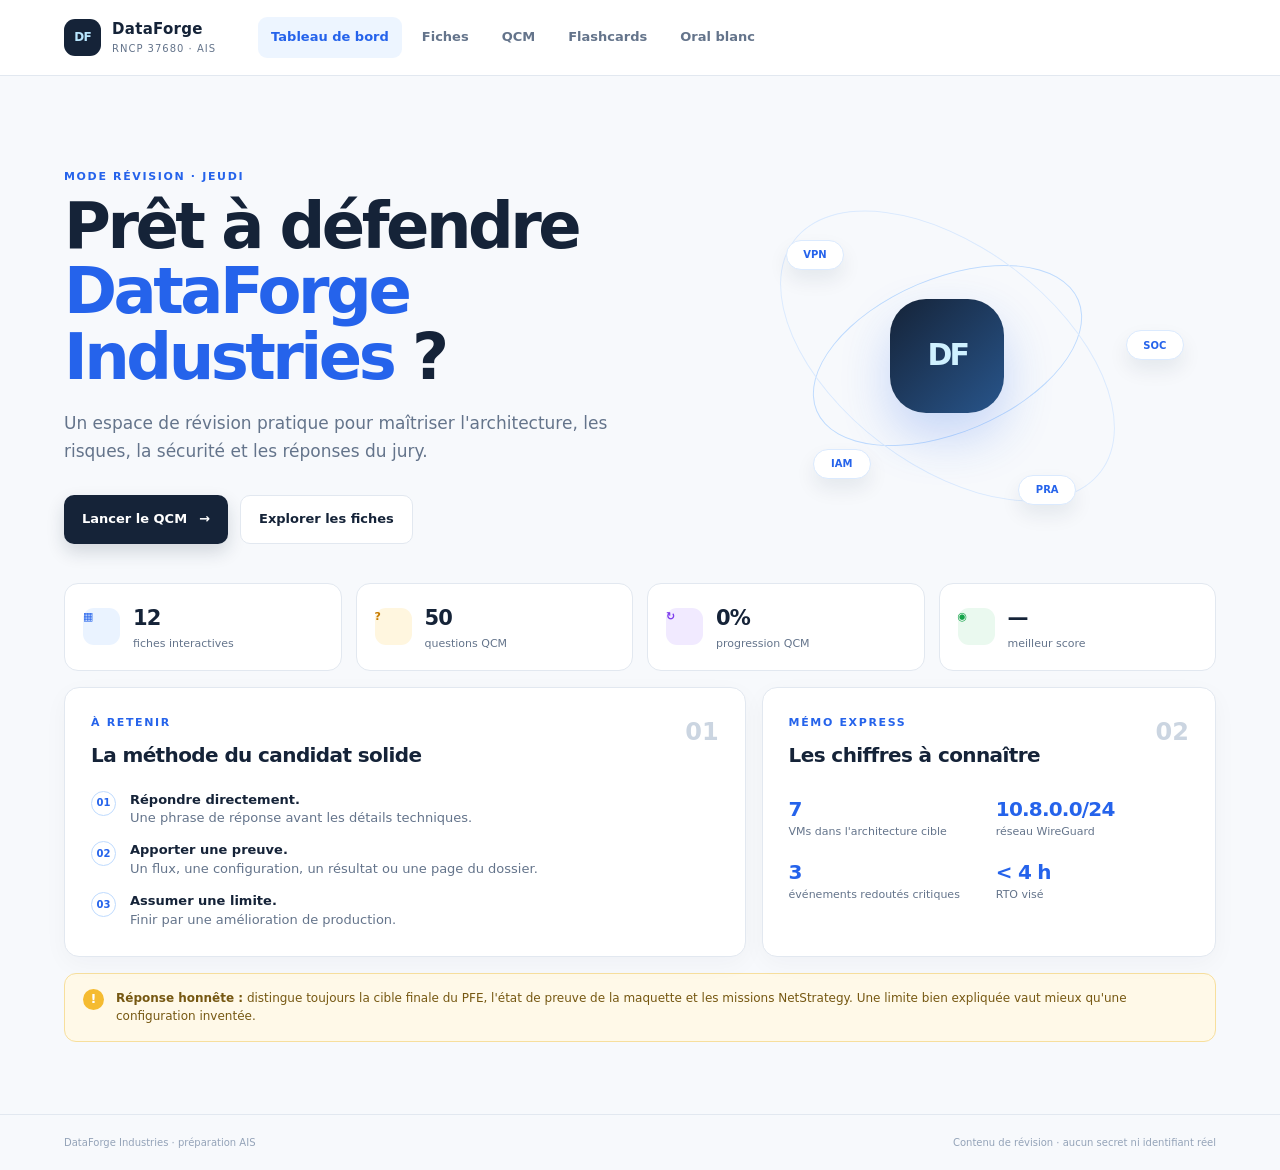
==== dataforge/index.html @ a96791a8 "Add interactive DataForge RNCP revision site" ====
<!doctype html>
<html lang="fr">
<head>
  <meta charset="utf-8">
  <meta name="viewport" content="width=device-width, initial-scale=1">
  <meta name="description" content="Révision interactive RNCP 37680 AIS — projet DataForge Industries">
  <title>DataForge · Révisions RNCP 37680</title>
  <link rel="stylesheet" href="styles.css">
</head>
<body>
  <div class="app-shell">
    <header class="topbar">
      <a class="brand" href="#accueil" data-view="accueil" aria-label="Retour à l'accueil">
        <span class="brand-mark">DF</span>
        <span><strong>DataForge</strong><small>RNCP 37680 · AIS</small></span>
      </a>
      <button class="menu-toggle" id="menu-toggle" aria-label="Ouvrir le menu" aria-expanded="false">☰</button>
      <nav class="main-nav" id="main-nav" aria-label="Navigation principale">
        <button class="nav-link active" data-view="accueil">Tableau de bord</button>
        <button class="nav-link" data-view="fiches">Fiches</button>
        <button class="nav-link" data-view="qcm">QCM</button>
        <button class="nav-link" data-view="flashcards">Flashcards</button>
        <button class="nav-link" data-view="oral">Oral blanc</button>
      </nav>
    </header>

    <main>
      <section class="view active" id="view-accueil" aria-labelledby="home-title">
        <div class="hero">
          <div class="hero-copy">
            <p class="eyebrow">MODE RÉVISION · JEUDI</p>
            <h1 id="home-title">Prêt à défendre<br><span>DataForge Industries</span> ?</h1>
            <p class="lead">Un espace de révision pratique pour maîtriser l'architecture, les risques, la sécurité et les réponses du jury.</p>
            <div class="hero-actions">
              <button class="button primary" data-view="qcm">Lancer le QCM <span>→</span></button>
              <button class="button ghost" data-view="fiches">Explorer les fiches</button>
            </div>
          </div>
          <div class="hero-orbit" aria-hidden="true">
            <div class="orbit orbit-one"></div><div class="orbit orbit-two"></div><div class="orbit-core">DF</div>
            <span class="orbit-node n1">VPN</span><span class="orbit-node n2">SOC</span><span class="orbit-node n3">IAM</span><span class="orbit-node n4">PRA</span>
          </div>
        </div>

        <div class="stats-grid">
          <article class="stat-card"><span class="stat-icon blue">▦</span><div><strong id="stat-sheets">12</strong><span>fiches interactives</span></div></article>
          <article class="stat-card"><span class="stat-icon amber">?</span><div><strong id="stat-qcm">50</strong><span>questions QCM</span></div></article>
          <article class="stat-card"><span class="stat-icon violet">↻</span><div><strong id="stat-progress">0%</strong><span>progression QCM</span></div></article>
          <article class="stat-card"><span class="stat-icon green">◉</span><div><strong id="stat-best">—</strong><span>meilleur score</span></div></article>
        </div>

        <div class="dashboard-grid">
          <article class="panel welcome-panel">
            <div class="panel-heading"><div><p class="eyebrow">À RETENIR</p><h2>La méthode du candidat solide</h2></div><span class="panel-number">01</span></div>
            <div class="method-list">
              <div><span>01</span><p><strong>Répondre directement.</strong><br>Une phrase de réponse avant les détails techniques.</p></div>
              <div><span>02</span><p><strong>Apporter une preuve.</strong><br>Un flux, une configuration, un résultat ou une page du dossier.</p></div>
              <div><span>03</span><p><strong>Assumer une limite.</strong><br>Finir par une amélioration de production.</p></div>
            </div>
          </article>
          <article class="panel quick-panel">
            <div class="panel-heading"><div><p class="eyebrow">MÉMO EXPRESS</p><h2>Les chiffres à connaître</h2></div><span class="panel-number">02</span></div>
            <div class="metric-list">
              <div><strong>7</strong><span>VMs dans l'architecture cible</span></div><div><strong>10.8.0.0/24</strong><span>réseau WireGuard</span></div><div><strong>3</strong><span>événements redoutés critiques</span></div><div><strong>&lt; 4 h</strong><span>RTO visé</span></div>
            </div>
          </article>
        </div>
        <div class="truth-note"><span>!</span><p><strong>Réponse honnête :</strong> distingue toujours la cible finale du PFE, l'état de preuve de la maquette et les missions NetStrategy. Une limite bien expliquée vaut mieux qu'une configuration inventée.</p></div>
      </section>

      <section class="view" id="view-fiches" aria-labelledby="sheets-title">
        <div class="section-header"><div><p class="eyebrow">12 MODULES</p><h1 id="sheets-title">Fiches interactives</h1><p class="section-intro">Clique sur une fiche pour déplier l'essentiel, les preuves à citer et la limite à reconnaître.</p></div><div class="search-wrap"><label for="sheet-search">Rechercher</label><input id="sheet-search" type="search" placeholder="ex. Wazuh, EBIOS, MFA…"></div></div>
        <div class="sheet-grid" id="sheet-grid"></div>
      </section>

      <section class="view" id="view-qcm" aria-labelledby="qcm-title">
        <div class="section-header compact"><div><p class="eyebrow">ENTRAÎNEMENT AUTOMATIQUE</p><h1 id="qcm-title">QCM DataForge</h1><p class="section-intro">Une seule réponse par question. La correction apparaît immédiatement.</p></div><div class="qcm-tools"><button class="button small ghost" id="qcm-reset">Réinitialiser</button><span class="category-pill" id="qcm-category">Architecture</span></div></div>
        <div class="qcm-layout">
          <aside class="qcm-sidebar panel"><div class="progress-label"><span>Progression</span><strong id="qcm-progress-label">1 / 50</strong></div><div class="progress-track"><span id="qcm-progress-bar"></span></div><div class="score-block"><span>Score actuel</span><strong id="qcm-score">0/0</strong><small id="qcm-best-inline">Meilleur : —</small></div><div class="qcm-tip"><strong>Conseil oral</strong><p>Après chaque réponse, explique à voix haute pourquoi les trois autres propositions sont moins pertinentes.</p></div></aside>
          <div class="qcm-card panel" id="qcm-card"><div class="question-meta"><span id="qcm-number">QUESTION 01</span><span id="qcm-difficulty">JURY</span></div><h2 id="qcm-question"></h2><div class="options" id="qcm-options"></div><div class="feedback" id="qcm-feedback" hidden></div><div class="qcm-footer"><button class="button primary" id="qcm-next" disabled>Valider et continuer <span>→</span></button><span class="keyboard-hint">Touches 1–4 pour répondre</span></div></div>
        </div>
      </section>

      <section class="view" id="view-flashcards" aria-labelledby="flash-title">
        <div class="section-header compact"><div><p class="eyebrow">MÉMORISATION ACTIVE</p><h1 id="flash-title">Flashcards</h1><p class="section-intro">Retourne la carte, réponds à voix haute, puis évalue ta maîtrise.</p></div><div class="flash-counter" id="flash-counter">1 / 40</div></div>
        <div class="flash-layout"><div class="flashcard-wrap"><button class="flashcard" id="flashcard" aria-label="Retourner la flashcard"><span class="flash-front" id="flash-front"></span><span class="flash-back" id="flash-back"></span><small class="flip-label">CLIQUER POUR RETOURNER</small></button><div class="flash-actions"><button class="button ghost" id="flash-prev">← Précédente</button><button class="button primary" id="flash-next">Suivante →</button></div><div class="mastery-actions"><button class="mastery retry" id="flash-retry">À revoir</button><button class="mastery mastered" id="flash-mastered">Maîtrisée</button></div></div><aside class="panel flash-guide"><p class="eyebrow">TECHNIQUE</p><h2>La réponse en 20 secondes</h2><ol><li>Définis l'outil ou le concept.</li><li>Donne un exemple DataForge.</li><li>Cite une limite.</li><li>Propose une amélioration production.</li></ol><p class="muted">Les cartes sont mélangées à chaque nouvelle session.</p></aside></div>
      </section>

      <section class="view" id="view-oral" aria-labelledby="oral-title">
        <div class="section-header compact"><div><p class="eyebrow">SIMULATION JURY</p><h1 id="oral-title">Oral blanc</h1><p class="section-intro">Réponds pendant 60 à 90 secondes, révèle ensuite la réponse attendue et compare.</p></div><button class="button small ghost" id="oral-new">Nouvelle question</button></div>
        <div class="oral-layout"><article class="oral-card panel"><div class="question-meta"><span id="oral-tag">ARCHITECTURE</span><span id="oral-count">Question 1 / 20</span></div><h2 id="oral-question"></h2><div class="oral-prompt"><span>⏱</span><p>Prends une respiration. Structure : <strong>constat → mesure → preuve → limite → amélioration</strong>.</p></div><button class="button primary" id="oral-reveal">Révéler la réponse attendue <span>↓</span></button><div class="oral-answer" id="oral-answer" hidden></div><div class="oral-eval" id="oral-eval" hidden><span>Auto-évaluation :</span><button class="mastery retry" data-oral-score="retry">À retravailler</button><button class="mastery mastered" data-oral-score="mastered">Je maîtrise</button></div></article><aside class="panel oral-score"><p class="eyebrow">TON ENTRAÎNEMENT</p><div class="oral-ring"><strong id="oral-mastered-count">0</strong><span>maîtrisées</span></div><p class="muted">Le but n'est pas de réciter. Le jury évalue ta capacité à justifier, nuancer et proposer.</p></aside></div>
      </section>
    </main>

    <footer><span>DataForge Industries · préparation AIS</span><span>Contenu de révision · aucun secret ni identifiant réel</span></footer>
  </div>
  <script src="app.js"></script>
</body>
</html>
---- dataforge/styles.css ----
:root{--ink:#152338;--muted:#64748b;--line:#e2e8f0;--paper:#f7f9fc;--white:#fff;--blue:#2563eb;--blue-deep:#153e75;--cyan:#0ea5e9;--amber:#f59e0b;--violet:#7c3aed;--green:#16a34a;--red:#dc2626;--shadow:0 18px 50px rgba(15,35,70,.09);font-family:Inter,ui-sans-serif,system-ui,-apple-system,BlinkMacSystemFont,"Segoe UI",sans-serif}*{box-sizing:border-box}html{scroll-behavior:smooth}body{margin:0;background:var(--paper);color:var(--ink);line-height:1.55}button,input{font:inherit}button{cursor:pointer}.app-shell{min-height:100vh}.topbar{height:76px;background:rgba(255,255,255,.94);backdrop-filter:blur(14px);border-bottom:1px solid var(--line);display:flex;align-items:center;padding:0 clamp(20px,5vw,72px);gap:42px;position:sticky;top:0;z-index:10}.brand{display:flex;align-items:center;gap:11px;color:var(--ink);text-decoration:none;white-space:nowrap}.brand-mark{display:grid;place-items:center;width:37px;height:37px;background:var(--ink);color:#b9e7ff;border-radius:11px;font-size:12px;font-weight:850;letter-spacing:-.06em}.brand strong,.brand small{display:block}.brand strong{font-size:15px;letter-spacing:.02em}.brand small{font-size:10px;color:var(--muted);text-transform:uppercase;letter-spacing:.1em}.main-nav{display:flex;align-items:center;gap:7px}.nav-link{border:0;background:transparent;color:var(--muted);padding:10px 13px;border-radius:9px;font-size:13px;font-weight:650}.nav-link:hover,.nav-link.active{background:#edf5ff;color:var(--blue)}.menu-toggle{display:none;margin-left:auto;border:0;background:transparent;font-size:24px;color:var(--ink)}main{max-width:1280px;margin:0 auto;padding:0 clamp(20px,5vw,72px) 52px}.view{display:none;padding-top:52px}.view.active{display:block}.hero{min-height:455px;display:grid;grid-template-columns:1.04fr .96fr;align-items:center;gap:32px}.eyebrow{margin:0 0 9px;color:var(--blue);font-size:11px;font-weight:800;letter-spacing:.15em}.hero h1,.section-header h1{font-size:clamp(38px,5vw,67px);line-height:1.03;letter-spacing:-.055em;margin:0 0 18px}.hero h1 span{color:var(--blue)}.lead{font-size:17px;line-height:1.65;color:var(--muted);max-width:565px;margin:0}.hero-actions{display:flex;gap:12px;margin-top:30px}.button{border:0;border-radius:10px;display:inline-flex;align-items:center;justify-content:center;gap:12px;padding:13px 18px;font-size:13px;font-weight:750;transition:transform .2s,box-shadow .2s,background .2s}.button:hover{transform:translateY(-2px)}.button.primary{background:var(--ink);color:white;box-shadow:0 8px 18px rgba(21,35,56,.16)}.button.primary:hover{background:var(--blue-deep)}.button.ghost{background:white;border:1px solid var(--line);color:var(--ink)}.button.small{padding:9px 13px;font-size:12px}.hero-orbit{height:360px;position:relative;display:grid;place-items:center}.orbit{position:absolute;border:1px solid #bfdbfe;border-radius:50%;transform:rotate(-23deg)}.orbit-one{width:285px;height:155px}.orbit-two{width:385px;height:220px;transform:rotate(37deg);border-color:#dbeafe}.orbit-core{width:114px;height:114px;border-radius:36px;background:linear-gradient(135deg,var(--ink),#28558b);color:#cff1ff;display:grid;place-items:center;font-size:30px;font-weight:900;letter-spacing:-.1em;box-shadow:0 23px 50px rgba(37,99,235,.24);z-index:2}.orbit-node{position:absolute;display:grid;place-items:center;min-width:58px;height:30px;padding:0 10px;border-radius:30px;background:#fff;border:1px solid #dbeafe;color:var(--blue);font-size:10px;font-weight:850;box-shadow:0 10px 20px rgba(15,35,70,.08)}.n1{top:64px;left:20%}.n2{top:43%;right:6%}.n3{bottom:57px;left:25%}.n4{bottom:31px;right:26%}.stats-grid{display:grid;grid-template-columns:repeat(4,1fr);gap:14px}.stat-card{background:#fff;border:1px solid var(--line);border-radius:14px;padding:18px;display:flex;align-items:center;gap:13px}.stat-icon{width:37px;height:37px;border-radius:11px;display:grid;place-items:center;font-weight:850;font-size:20px}.stat-icon.blue{background:#eaf3ff;color:var(--blue)}.stat-icon.amber{background:#fff6df;color:#c77b00}.stat-icon.violet{background:#f1eaff;color:var(--violet)}.stat-icon.green{background:#eaf9ef;color:var(--green)}.stat-card strong,.stat-card span{display:block}.stat-card strong{font-size:21px;letter-spacing:-.04em}.stat-card span{font-size:11px;color:var(--muted)}.dashboard-grid{display:grid;grid-template-columns:1.2fr .8fr;gap:16px;margin-top:16px}.panel{background:#fff;border:1px solid var(--line);border-radius:15px;box-shadow:0 7px 24px rgba(15,35,70,.035)}.welcome-panel,.quick-panel{padding:26px}.panel-heading{display:flex;justify-content:space-between;gap:16px;align-items:flex-start}.panel-heading h2,.flash-guide h2{font-size:20px;letter-spacing:-.03em;margin:0}.panel-number{color:#cbd5e1;font-size:24px;font-weight:850}.method-list{margin-top:20px;display:grid;gap:13px}.method-list>div{display:flex;gap:14px;align-items:flex-start}.method-list>div>span{display:grid;place-items:center;width:25px;height:25px;border:1px solid #bfdbfe;border-radius:50%;color:var(--blue);font-size:10px;font-weight:800;flex:none}.method-list p{margin:0;color:var(--muted);font-size:13px;line-height:1.45}.method-list strong{color:var(--ink)}.metric-list{display:grid;grid-template-columns:1fr 1fr;gap:18px 14px;margin-top:23px}.metric-list strong{font-size:20px;display:block;color:var(--blue);letter-spacing:-.04em}.metric-list span{font-size:11px;color:var(--muted);display:block;line-height:1.35}.truth-note{margin-top:16px;padding:15px 18px;border-radius:12px;background:#fff9e8;border:1px solid #f7df9d;display:flex;gap:12px;align-items:flex-start}.truth-note>span{background:#f5bb30;color:white;border-radius:50%;width:21px;height:21px;display:grid;place-items:center;font-weight:900;font-size:13px;flex:none}.truth-note p{margin:0;color:#765812;font-size:12px}.section-header{display:flex;justify-content:space-between;align-items:end;gap:26px;margin-bottom:27px}.section-header.compact{align-items:center}.section-header h1{font-size:42px;margin-bottom:10px}.section-intro{color:var(--muted);margin:0;max-width:670px;font-size:14px}.search-wrap{width:240px}.search-wrap label{display:block;font-size:11px;font-weight:800;color:var(--muted);margin:0 0 6px}.search-wrap input{width:100%;border:1px solid var(--line);border-radius:10px;padding:10px 12px;outline:none;background:#fff;color:var(--ink)}.search-wrap input:focus{border-color:#8ab7f6;box-shadow:0 0 0 3px #e7f1ff}.sheet-grid{display:grid;grid-template-columns:repeat(3,1fr);gap:15px}.sheet-card{background:#fff;border:1px solid var(--line);border-radius:15px;padding:21px;min-height:235px;display:flex;flex-direction:column;transition:transform .2s,box-shadow .2s;border-top:4px solid var(--accent,var(--blue))}.sheet-card:hover{transform:translateY(-3px);box-shadow:var(--shadow)}.sheet-top{display:flex;justify-content:space-between;align-items:center}.sheet-index{font-size:11px;font-weight:850;color:var(--accent,var(--blue));letter-spacing:.1em}.sheet-icon{font-size:21px}.sheet-card h2{font-size:18px;line-height:1.2;margin:17px 0 9px;letter-spacing:-.025em}.sheet-summary{font-size:12px;color:var(--muted);line-height:1.5;margin:0}.sheet-toggle{margin-top:auto;align-self:flex-start;border:0;background:transparent;padding:14px 0 0;color:var(--blue);font-size:12px;font-weight:800}.sheet-detail{border-top:1px solid var(--line);margin-top:15px;padding-top:13px}.sheet-detail h3{font-size:11px;margin:0 0 4px;color:var(--ink);text-transform:uppercase;letter-spacing:.08em}.sheet-detail p,.sheet-detail li{font-size:11px;color:var(--muted);margin:0;line-height:1.5}.sheet-detail ul{padding-left:16px;margin:6px 0 0}.qcm-tools{display:flex;align-items:center;gap:10px}.category-pill{background:#eaf3ff;color:var(--blue);font-size:11px;font-weight:800;border-radius:50px;padding:8px 12px}.qcm-layout{display:grid;grid-template-columns:225px 1fr;gap:17px;align-items:start}.qcm-sidebar{padding:22px;position:sticky;top:100px}.progress-label{display:flex;justify-content:space-between;font-size:11px;color:var(--muted)}.progress-label strong{color:var(--ink)}.progress-track{height:7px;background:#eef2f7;border-radius:8px;margin:10px 0 24px;overflow:hidden}.progress-track span{display:block;height:100%;width:2%;background:linear-gradient(90deg,var(--blue),var(--cyan));border-radius:8px;transition:width .25s}.score-block{border-top:1px solid var(--line);padding-top:19px}.score-block span,.score-block small{display:block;color:var(--muted);font-size:11px}.score-block strong{display:block;font-size:31px;letter-spacing:-.07em;margin:2px 0}.qcm-tip{margin-top:24px;background:#f3f7ff;padding:13px;border-radius:10px}.qcm-tip strong{font-size:11px;color:var(--blue)}.qcm-tip p{font-size:11px;line-height:1.45;color:var(--muted);margin:6px 0 0}.qcm-card{padding:31px 37px;min-height:425px}.question-meta{display:flex;justify-content:space-between;align-items:center;margin-bottom:20px;color:var(--blue);font-size:10px;font-weight:850;letter-spacing:.12em}.question-meta span:last-child{color:#94a3b8}.qcm-card h2{font-size:25px;line-height:1.25;letter-spacing:-.035em;max-width:760px;margin:0 0 23px}.options{display:grid;gap:10px;max-width:800px}.option{display:flex;align-items:flex-start;gap:13px;width:100%;padding:14px 16px;border:1px solid var(--line);background:#fff;border-radius:10px;text-align:left;color:var(--ink);font-size:13px;line-height:1.4;transition:border .2s,background .2s}.option:hover{border-color:#8ab7f6;background:#f8fbff}.option .letter{display:grid;place-items:center;width:23px;height:23px;border-radius:7px;background:#f1f5f9;color:var(--muted);font-weight:850;font-size:11px;flex:none}.option.selected{border-color:#6ea6ef;background:#eef6ff}.option.selected .letter{background:var(--blue);color:#fff}.option.correct{border-color:#8ad1a1;background:#edf9f0}.option.correct .letter{background:var(--green);color:#fff}.option.incorrect{border-color:#f4a0a0;background:#fff2f2}.option.incorrect .letter{background:var(--red);color:#fff}.feedback{max-width:800px;margin-top:18px;padding:13px 15px;border-radius:10px;font-size:12px;line-height:1.5}.feedback.ok{background:#edf9f0;color:#166534;border:1px solid #b6e5c1}.feedback.no{background:#fff2f2;color:#991b1b;border:1px solid #f4b8b8}.qcm-footer{display:flex;align-items:center;gap:16px;margin-top:25px}.qcm-footer .button{min-width:215px}.qcm-footer .button:disabled{opacity:.4;cursor:not-allowed;transform:none}.keyboard-hint{font-size:10px;color:#94a3b8}.flash-counter{color:var(--blue);font-size:13px;font-weight:800}.flash-layout{display:grid;grid-template-columns:minmax(0,720px) 285px;gap:22px;justify-content:center}.flashcard-wrap{display:flex;flex-direction:column;align-items:center}.flashcard{width:min(100%,680px);height:350px;border:0;border-radius:21px;background:linear-gradient(135deg,#14263f,#23578a);color:#fff;box-shadow:0 25px 55px rgba(21,57,96,.2);position:relative;padding:44px;display:flex;align-items:center;justify-content:center;text-align:center;overflow:hidden}.flashcard:before,.flashcard:after{content:"";position:absolute;border:1px solid rgba(158,220,255,.2);border-radius:50%;width:420px;height:190px;transform:rotate(-25deg)}.flashcard:before{top:-42px;right:-130px}.flashcard:after{bottom:-86px;left:-140px;transform:rotate(20deg)}.flash-front,.flash-back{font-size:clamp(22px,3vw,32px);line-height:1.2;font-weight:800;letter-spacing:-.04em;max-width:530px;position:relative;z-index:1}.flash-back{font-size:18px;font-weight:550;color:#d7efff}.flashcard.flipped{background:linear-gradient(135deg,#1e3a8a,#0e7490)}.flashcard.flipped .flash-front{display:none}.flashcard:not(.flipped) .flash-back{display:none}.flip-label{position:absolute;bottom:18px;left:0;right:0;color:#bce8ff;font-size:9px;letter-spacing:.15em;font-weight:800;z-index:1}.flash-actions{display:flex;gap:10px;margin:18px 0 12px}.mastery-actions{display:flex;gap:9px}.mastery{border:0;border-radius:8px;padding:9px 13px;font-size:11px;font-weight:800}.mastery.retry{background:#fff1f1;color:#b42323}.mastery.mastered{background:#eaf9ef;color:#16713a}.flash-guide{padding:23px;height:max-content}.flash-guide ol{padding-left:19px;color:var(--muted);font-size:13px;line-height:2}.muted{font-size:12px;color:var(--muted);line-height:1.55}.oral-layout{display:grid;grid-template-columns:minmax(0,1fr) 285px;gap:17px;align-items:start}.oral-card{padding:31px 37px}.oral-card h2{font-size:28px;line-height:1.25;letter-spacing:-.04em;max-width:830px;margin:0 0 24px}.oral-prompt{display:flex;gap:12px;align-items:center;background:#f6f9ff;border:1px solid #dbeafe;border-radius:10px;padding:13px 15px;margin-bottom:20px}.oral-prompt>span{font-size:20px}.oral-prompt p{font-size:12px;color:var(--muted);margin:0}.oral-answer{border-top:1px solid var(--line);margin-top:21px;padding-top:18px;color:var(--muted);font-size:13px;line-height:1.65}.oral-answer strong{color:var(--ink)}.oral-eval{border-top:1px solid var(--line);margin-top:20px;padding-top:16px;display:flex;align-items:center;gap:9px;font-size:12px}.oral-eval>span{color:var(--muted);margin-right:auto}.oral-score{padding:25px;text-align:center}.oral-ring{width:132px;height:132px;border:8px solid #e5efff;border-top-color:var(--blue);border-right-color:#8dc9f5;border-radius:50%;margin:20px auto;display:flex;flex-direction:column;align-items:center;justify-content:center}.oral-ring strong{font-size:32px;letter-spacing:-.07em}.oral-ring span{font-size:10px;color:var(--muted)}footer{border-top:1px solid var(--line);padding:20px clamp(20px,5vw,72px);color:#94a3b8;font-size:10px;display:flex;justify-content:space-between;gap:20px;max-width:100%;margin-top:20px}@media(max-width:900px){.topbar{gap:16px}.main-nav{gap:0}.nav-link{padding:9px 8px;font-size:12px}.hero{grid-template-columns:1fr}.hero-orbit{height:260px;order:-1}.stats-grid{grid-template-columns:repeat(2,1fr)}.sheet-grid{grid-template-columns:repeat(2,1fr)}.dashboard-grid{grid-template-columns:1fr}.qcm-layout{grid-template-columns:1fr}.qcm-sidebar{position:static;display:grid;grid-template-columns:1fr 1fr;gap:15px}.qcm-tip{grid-column:1/-1;margin-top:0}.score-block{padding-top:0;border-top:0}.flash-layout,.oral-layout{grid-template-columns:1fr}.flash-guide,.oral-score{display:none}}@media(max-width:610px){.topbar{height:66px;padding:0 18px;justify-content:space-between}.menu-toggle{display:block}.main-nav{display:none;position:absolute;top:66px;left:0;right:0;background:white;border-bottom:1px solid var(--line);padding:10px 18px;flex-direction:column;align-items:stretch;box-shadow:0 12px 24px rgba(15,35,70,.08)}.main-nav.open{display:flex}.nav-link{text-align:left;padding:12px}.view{padding-top:33px}.hero{min-height:0}.hero-orbit{height:225px}.orbit-one{width:220px;height:125px}.orbit-two{width:290px;height:170px}.orbit-core{width:88px;height:88px;font-size:24px}.n1{left:8%;top:31px}.n2{right:0;top:42%}.n3{left:15%;bottom:21px}.n4{right:15%;bottom:0}.hero h1{font-size:42px}.lead{font-size:15px}.hero-actions{flex-direction:column;align-items:stretch}.stats-grid{gap:9px}.stat-card{padding:13px 11px;gap:8px}.stat-icon{width:30px;height:30px;border-radius:8px;font-size:16px}.stat-card strong{font-size:18px}.stat-card span{font-size:9px}.section-header,.section-header.compact{display:block}.section-header h1{font-size:38px}.search-wrap{width:100%;margin-top:18px}.sheet-grid{grid-template-columns:1fr}.qcm-tools{margin-top:17px;justify-content:space-between}.qcm-sidebar{grid-template-columns:1fr 1fr;padding:15px}.qcm-card,.oral-card{padding:23px 18px}.qcm-card h2,.oral-card h2{font-size:22px}.qcm-footer{display:block}.qcm-footer .button{width:100%}.keyboard-hint{display:block;margin-top:10px;text-align:center}.flashcard{height:310px;padding:25px}.flash-actions{width:100%;justify-content:space-between}.flash-actions .button{flex:1;padding:10px 8px}.oral-eval{flex-wrap:wrap}.oral-eval>span{width:100%;margin-bottom:4px}footer{display:block;line-height:1.8}}
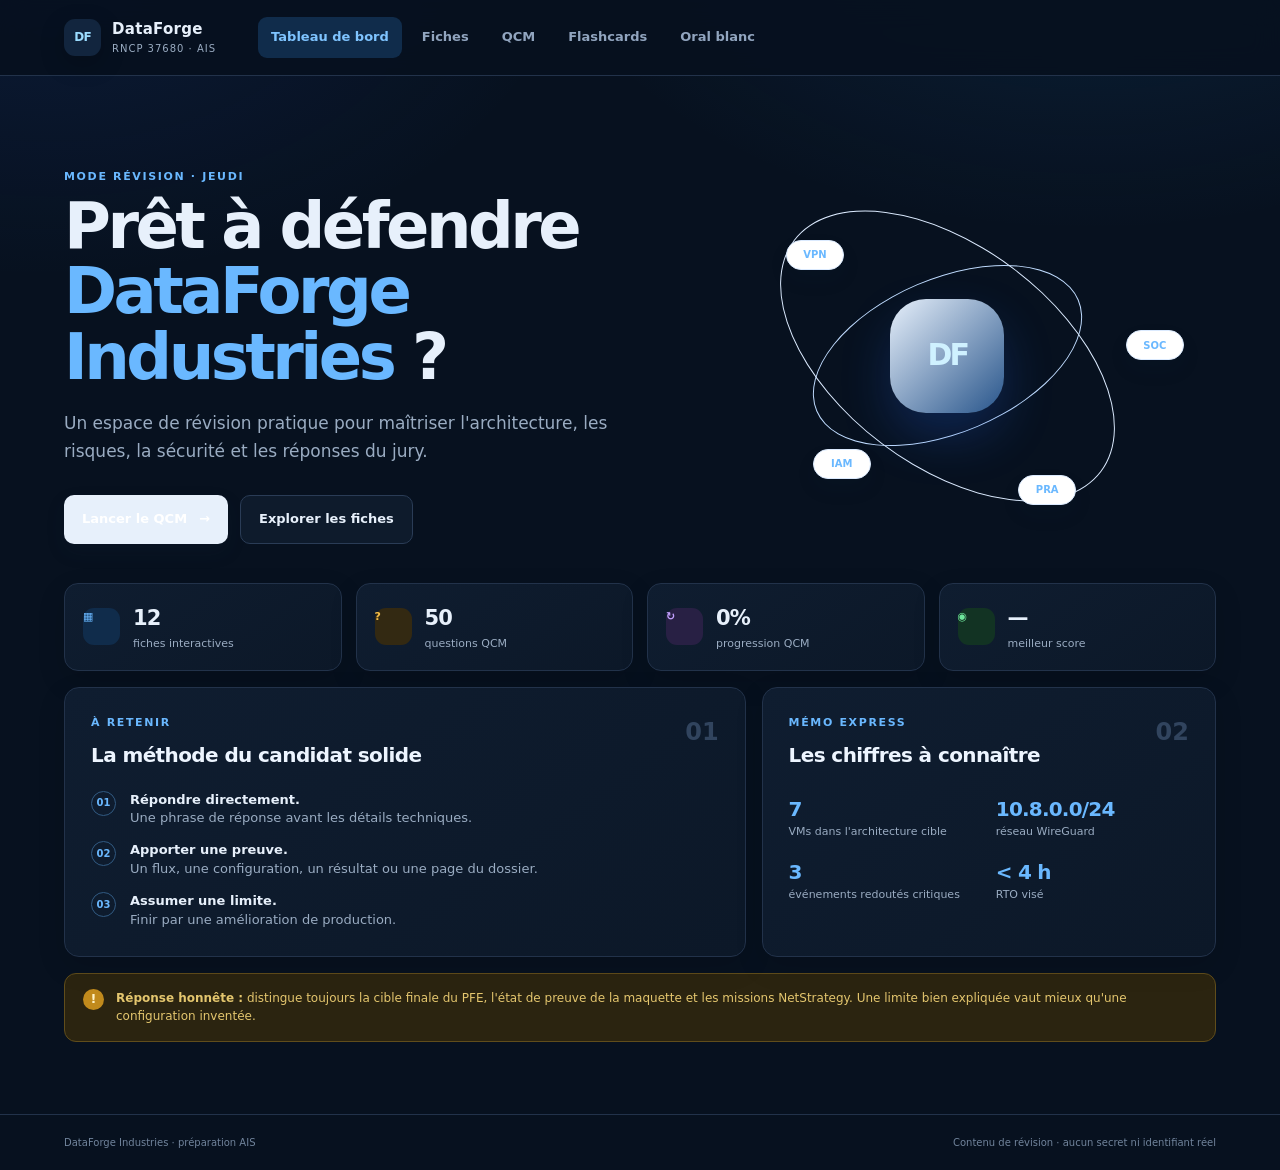
==== commit a0ca7c69: "Apply dark theme to revision site" ====
--- a/dataforge/index.html
+++ b/dataforge/index.html
@@ -6,6 +6,7 @@
   <meta name="description" content="Révision interactive RNCP 37680 AIS — projet DataForge Industries">
   <title>DataForge · Révisions RNCP 37680</title>
   <link rel="stylesheet" href="styles.css">
+  <link rel="stylesheet" href="dark.css">
 </head>
 <body>
   <div class="app-shell">
--- a/dataforge/dark.css
+++ b/dataforge/dark.css
@@ -0,0 +1,25 @@
+:root{--ink:#e7f0fb;--muted:#9aacc2;--line:#22324a;--paper:#07111f;--white:#0e1b2c;--blue:#6ab8ff;--blue-deep:#337cf2;--cyan:#35d3ff;--shadow:0 22px 60px rgba(0,0,0,.27)}
+html{background:var(--paper)}
+body{background:radial-gradient(900px 560px at 85% -10%,rgba(29,111,183,.18),transparent 62%),radial-gradient(900px 580px at 4% -5%,rgba(37,99,235,.12),transparent 58%),var(--paper);color:var(--ink)}
+.topbar{background:rgba(7,17,31,.92);border-color:var(--line)}
+.brand{color:var(--ink)}
+.brand-mark{background:#12253e;color:#9bdcff;box-shadow:0 8px 25px rgba(0,0,0,.22)}
+.nav-link{color:#91a5bf}.nav-link:hover,.nav-link.active{background:#102c4b;color:#7fc4ff}
+.button.ghost{background:#0e1b2c;border-color:#2a3c56;color:var(--ink)}.button.ghost:hover{background:#14263e;border-color:#4778ae}
+.stat-card,.panel,.sheet-card{background:linear-gradient(145deg,#0f1d30,#0c1828);border-color:var(--line);box-shadow:0 10px 28px rgba(0,0,0,.13)}
+.stat-icon.blue{background:#102c4b;color:#6ab8ff}.stat-icon.amber{background:#332912;color:#f4bd48}.stat-icon.violet{background:#282044;color:#c3a1ff}.stat-icon.green{background:#123323;color:#6ee69b}
+.hero h1 span{color:#6ab8ff}.lead,.section-intro,.sheet-summary,.method-list p,.metric-list span,.muted{color:var(--muted)}
+.panel-number{color:#31445e}.method-list>div>span{border-color:#315a82;color:#6ab8ff}
+.truth-note{background:#2b2410;border-color:#604d1b}.truth-note p{color:#e4c66e}.truth-note>span{background:#c18a1c;color:#fff3c7}
+.search-wrap label{color:#91a5bf}.search-wrap input{background:#0b1727;border-color:#2a3c56;color:var(--ink)}.search-wrap input::placeholder{color:#71849c}.search-wrap input:focus{border-color:#4b94d6;box-shadow:0 0 0 3px rgba(74,148,214,.18)}
+.sheet-card:hover{box-shadow:0 22px 48px rgba(0,0,0,.27)}.sheet-detail{border-color:var(--line)}.sheet-detail h3{color:#dbe9f8}.sheet-detail p,.sheet-detail li{color:var(--muted)}
+.category-pill{background:#102c4b;color:#79c1ff}.qcm-sidebar,.qcm-card,.oral-card,.flash-guide,.oral-score{background:linear-gradient(145deg,#0f1d30,#0c1828);border-color:var(--line)}
+.progress-track{background:#1b2a3e}.qcm-tip{background:#10243c}.qcm-tip strong{color:#74c1ff}.score-block{border-color:var(--line)}.score-block span,.score-block small{color:#91a5bf}
+.option{background:#0d1a2b;border-color:#2a3c56;color:var(--ink)}.option:hover{border-color:#4d8dca;background:#10243b}.option .letter{background:#1b2d43;color:#9bb0c7}.option.selected{border-color:#4e9be8;background:#102c4b}.option.selected .letter{background:#337cf2;color:#fff}.option.correct{border-color:#37865a;background:#102c22}.option.incorrect{border-color:#a14c5b;background:#351b29}.option.incorrect .letter{background:#b94050;color:#fff}
+.feedback.ok{background:#102c22;color:#8de1a8;border-color:#37865a}.feedback.no{background:#351b29;color:#ff9fac;border-color:#a14c5b}
+.keyboard-hint{color:#71849c}.qcm-card h2,.oral-card h2,.panel-heading h2,.flash-guide h2{color:#edf5ff}
+.flash-guide ol{color:var(--muted)}.flash-guide .muted{color:#8195ad}
+.oral-prompt{background:#10243c;border-color:#2a527a}.oral-prompt p{color:var(--muted)}.oral-answer{border-color:var(--line);color:var(--muted)}.oral-answer strong{color:#edf5ff}.oral-eval{border-color:var(--line)}.oral-eval>span{color:var(--muted)}
+.mastery.retry{background:#351b29;color:#ff9fac}.mastery.mastered{background:#123323;color:#8de1a8}
+footer{border-color:var(--line);color:#71849c}
+::selection{background:#2574c8;color:#fff}
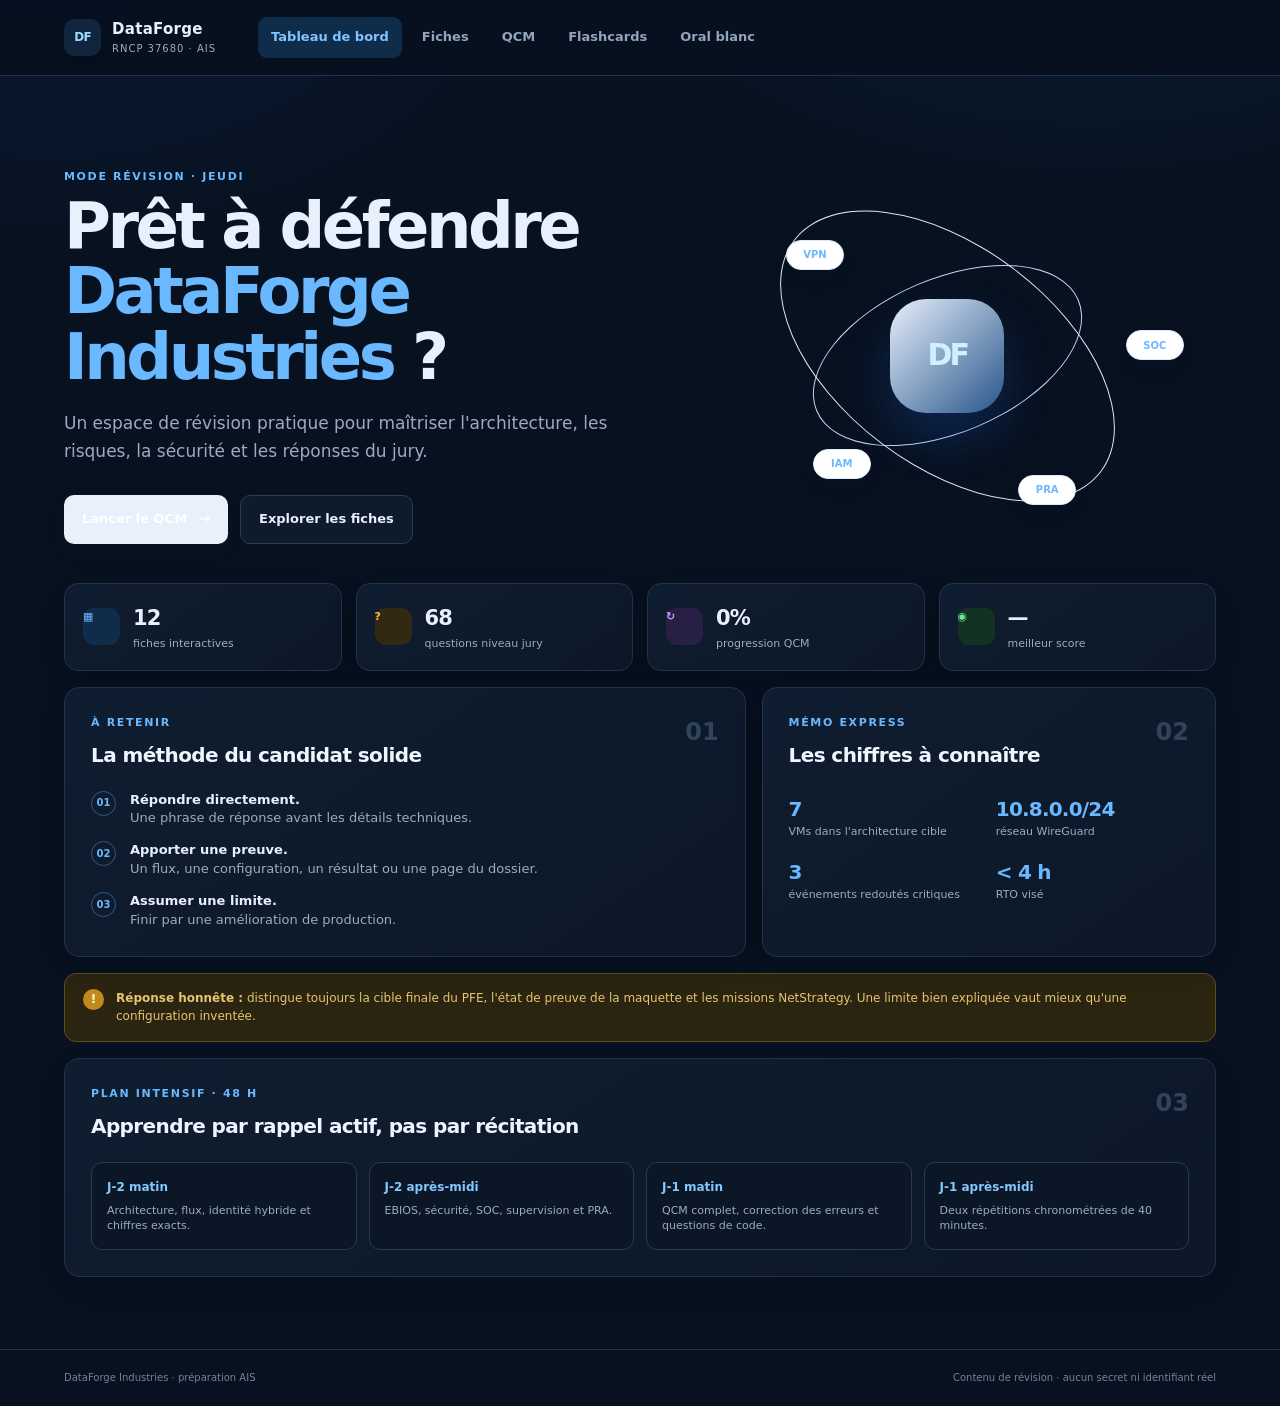
==== commit b0666b50: "Upgrade DataForge RNCP revision site" ====
--- a/dataforge/index.html
+++ b/dataforge/index.html
@@ -45,7 +45,7 @@
 
         <div class="stats-grid">
           <article class="stat-card"><span class="stat-icon blue">▦</span><div><strong id="stat-sheets">12</strong><span>fiches interactives</span></div></article>
-          <article class="stat-card"><span class="stat-icon amber">?</span><div><strong id="stat-qcm">50</strong><span>questions QCM</span></div></article>
+          <article class="stat-card"><span class="stat-icon amber">?</span><div><strong id="stat-qcm">68</strong><span>questions niveau jury</span></div></article>
           <article class="stat-card"><span class="stat-icon violet">↻</span><div><strong id="stat-progress">0%</strong><span>progression QCM</span></div></article>
           <article class="stat-card"><span class="stat-icon green">◉</span><div><strong id="stat-best">—</strong><span>meilleur score</span></div></article>
         </div>
@@ -67,6 +67,15 @@
           </article>
         </div>
         <div class="truth-note"><span>!</span><p><strong>Réponse honnête :</strong> distingue toujours la cible finale du PFE, l'état de preuve de la maquette et les missions NetStrategy. Une limite bien expliquée vaut mieux qu'une configuration inventée.</p></div>
+        <article class="panel plan-panel">
+          <div class="panel-heading"><div><p class="eyebrow">PLAN INTENSIF · 48 H</p><h2>Apprendre par rappel actif, pas par récitation</h2></div><span class="panel-number">03</span></div>
+          <div class="plan-grid">
+            <div><strong>J-2 matin</strong><span>Architecture, flux, identité hybride et chiffres exacts.</span></div>
+            <div><strong>J-2 après-midi</strong><span>EBIOS, sécurité, SOC, supervision et PRA.</span></div>
+            <div><strong>J-1 matin</strong><span>QCM complet, correction des erreurs et questions de code.</span></div>
+            <div><strong>J-1 après-midi</strong><span>Deux répétitions chronométrées de 40 minutes.</span></div>
+          </div>
+        </article>
       </section>
 
       <section class="view" id="view-fiches" aria-labelledby="sheets-title">
@@ -75,9 +84,9 @@
       </section>
 
       <section class="view" id="view-qcm" aria-labelledby="qcm-title">
-        <div class="section-header compact"><div><p class="eyebrow">ENTRAÎNEMENT AUTOMATIQUE</p><h1 id="qcm-title">QCM DataForge</h1><p class="section-intro">Une seule réponse par question. La correction apparaît immédiatement.</p></div><div class="qcm-tools"><button class="button small ghost" id="qcm-reset">Réinitialiser</button><span class="category-pill" id="qcm-category">Architecture</span></div></div>
+        <div class="section-header compact"><div><p class="eyebrow">SCÉNARIOS NIVEAU JURY</p><h1 id="qcm-title">QCM DataForge</h1><p class="section-intro">Les réponses sont volontairement proches. Choisis la plus exacte, puis explique à voix haute pourquoi les autres sont incomplètes.</p></div><div class="qcm-tools"><label class="sr-only" for="qcm-filter">Filtrer</label><select id="qcm-filter"><option value="all">Tous les thèmes</option></select><button class="button small ghost" id="qcm-errors">Revoir mes erreurs</button><button class="button small ghost" id="qcm-reset">Recommencer</button></div></div>
         <div class="qcm-layout">
-          <aside class="qcm-sidebar panel"><div class="progress-label"><span>Progression</span><strong id="qcm-progress-label">1 / 50</strong></div><div class="progress-track"><span id="qcm-progress-bar"></span></div><div class="score-block"><span>Score actuel</span><strong id="qcm-score">0/0</strong><small id="qcm-best-inline">Meilleur : —</small></div><div class="qcm-tip"><strong>Conseil oral</strong><p>Après chaque réponse, explique à voix haute pourquoi les trois autres propositions sont moins pertinentes.</p></div></aside>
+          <aside class="qcm-sidebar panel"><div class="progress-label"><span>Progression</span><strong id="qcm-progress-label">1 / 68</strong></div><div class="progress-track"><span id="qcm-progress-bar"></span></div><div class="score-block"><span>Score actuel</span><strong id="qcm-score">0/0</strong><small id="qcm-best-inline">Meilleur : —</small></div><div class="qcm-tip"><strong>Méthode jury</strong><p>Réponse directe → justification technique → preuve du dossier → limite → amélioration production.</p></div></aside>
           <div class="qcm-card panel" id="qcm-card"><div class="question-meta"><span id="qcm-number">QUESTION 01</span><span id="qcm-difficulty">JURY</span></div><h2 id="qcm-question"></h2><div class="options" id="qcm-options"></div><div class="feedback" id="qcm-feedback" hidden></div><div class="qcm-footer"><button class="button primary" id="qcm-next" disabled>Valider et continuer <span>→</span></button><span class="keyboard-hint">Touches 1–4 pour répondre</span></div></div>
         </div>
       </section>
@@ -95,6 +104,7 @@
 
     <footer><span>DataForge Industries · préparation AIS</span><span>Contenu de révision · aucun secret ni identifiant réel</span></footer>
   </div>
+  <script src="content.js"></script>
   <script src="app.js"></script>
 </body>
 </html>
--- a/dataforge/dark.css
+++ b/dataforge/dark.css
@@ -23,3 +23,17 @@
 .mastery.retry{background:#351b29;color:#ff9fac}.mastery.mastered{background:#123323;color:#8de1a8}
 footer{border-color:var(--line);color:#71849c}
 ::selection{background:#2574c8;color:#fff}
+
+.sr-only{position:absolute;width:1px;height:1px;padding:0;margin:-1px;overflow:hidden;clip:rect(0,0,0,0);white-space:nowrap;border:0}
+.plan-panel{margin-top:16px;padding:26px;background:linear-gradient(145deg,#0f1d30,#0c1828);border-color:var(--line)}
+.plan-grid{display:grid;grid-template-columns:repeat(4,1fr);gap:12px;margin-top:20px}
+.plan-grid>div{padding:15px;border:1px solid #263a55;border-radius:11px;background:#0b1727}
+.plan-grid strong,.plan-grid span{display:block}.plan-grid strong{color:#83c8ff;font-size:12px;margin-bottom:6px}.plan-grid span{color:var(--muted);font-size:11px;line-height:1.45}
+.qcm-tools{flex-wrap:wrap;justify-content:flex-end}
+.qcm-tools select{min-width:155px;border:1px solid #2a3c56;border-radius:9px;padding:9px 30px 9px 11px;background:#0e1b2c;color:var(--ink);font-size:11px;font-weight:700;outline:none}
+.qcm-tools select:focus{border-color:#4b94d6;box-shadow:0 0 0 3px rgba(74,148,214,.18)}
+.feedback small{display:inline-block;margin-top:5px;opacity:.8;font-weight:700}
+.sheet-detail>div+div{margin-top:14px;padding-top:13px;border-top:1px dashed #263a55}
+.empty-state{padding:24px}
+@media(max-width:900px){.plan-grid{grid-template-columns:repeat(2,1fr)}}
+@media(max-width:610px){.plan-grid{grid-template-columns:1fr}.qcm-tools{justify-content:flex-start}.qcm-tools select{width:100%}.qcm-tools .button{flex:1}.question-meta{align-items:flex-start;gap:12px}.question-meta span:last-child{text-align:right;line-height:1.35}}
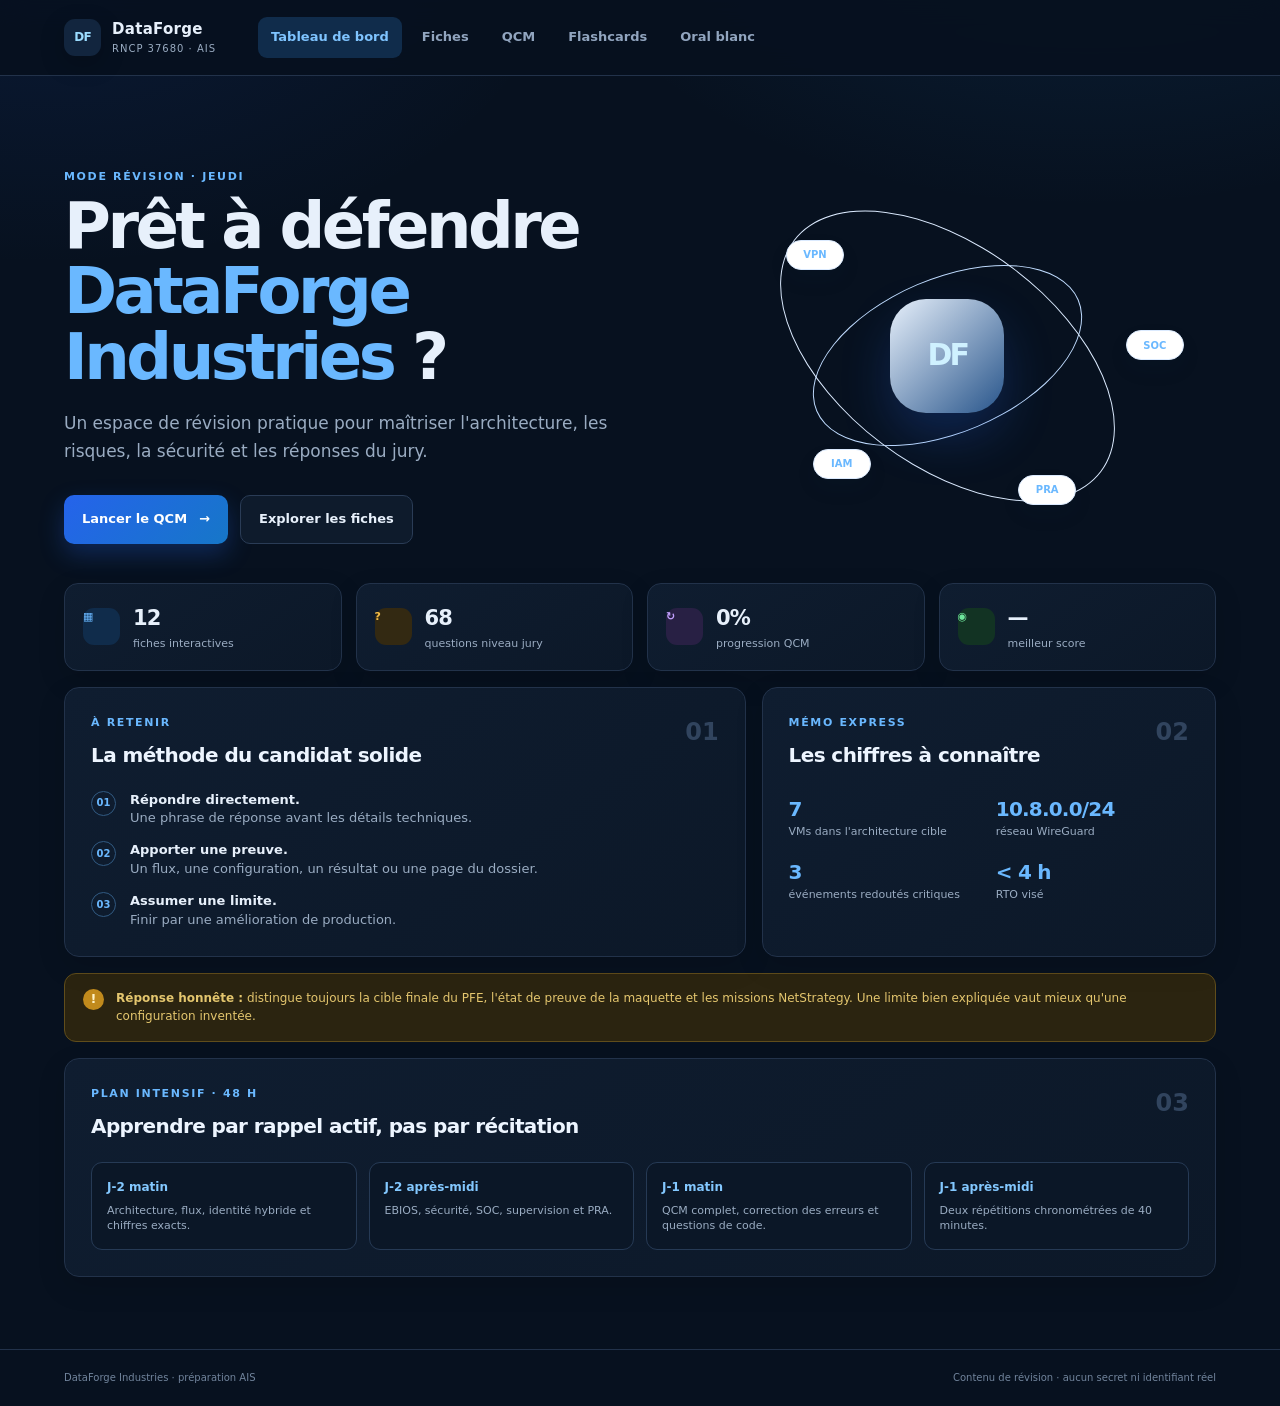
==== commit 84889311: "Harden DataForge mobile responsiveness" ====
--- a/dataforge/index.html
+++ b/dataforge/index.html
@@ -5,8 +5,8 @@
   <meta name="viewport" content="width=device-width, initial-scale=1">
   <meta name="description" content="Révision interactive RNCP 37680 AIS — projet DataForge Industries">
   <title>DataForge · Révisions RNCP 37680</title>
-  <link rel="stylesheet" href="styles.css">
-  <link rel="stylesheet" href="dark.css">
+  <link rel="stylesheet" href="styles.css?v=3">
+  <link rel="stylesheet" href="dark.css?v=3">
 </head>
 <body>
   <div class="app-shell">
@@ -104,7 +104,7 @@
 
     <footer><span>DataForge Industries · préparation AIS</span><span>Contenu de révision · aucun secret ni identifiant réel</span></footer>
   </div>
-  <script src="content.js"></script>
-  <script src="app.js"></script>
+  <script src="content.js?v=3"></script>
+  <script src="app.js?v=3"></script>
 </body>
 </html>
--- a/dataforge/dark.css
+++ b/dataforge/dark.css
@@ -25,6 +25,9 @@
 ::selection{background:#2574c8;color:#fff}
 
 .sr-only{position:absolute;width:1px;height:1px;padding:0;margin:-1px;overflow:hidden;clip:rect(0,0,0,0);white-space:nowrap;border:0}
+[hidden]{display:none!important}
+.button.primary{background:linear-gradient(135deg,#2563eb,#1677c8);color:#fff;box-shadow:0 10px 24px rgba(37,99,235,.28)}
+.button.primary:hover{background:linear-gradient(135deg,#337cf2,#1888d6)}
 .plan-panel{margin-top:16px;padding:26px;background:linear-gradient(145deg,#0f1d30,#0c1828);border-color:var(--line)}
 .plan-grid{display:grid;grid-template-columns:repeat(4,1fr);gap:12px;margin-top:20px}
 .plan-grid>div{padding:15px;border:1px solid #263a55;border-radius:11px;background:#0b1727}
@@ -36,4 +39,20 @@
 .sheet-detail>div+div{margin-top:14px;padding-top:13px;border-top:1px dashed #263a55}
 .empty-state{padding:24px}
 @media(max-width:900px){.plan-grid{grid-template-columns:repeat(2,1fr)}}
-@media(max-width:610px){.plan-grid{grid-template-columns:1fr}.qcm-tools{justify-content:flex-start}.qcm-tools select{width:100%}.qcm-tools .button{flex:1}.question-meta{align-items:flex-start;gap:12px}.question-meta span:last-child{text-align:right;line-height:1.35}}
+@media(max-width:610px){
+  .main-nav{background:#0e1b2c;border-color:#263a55;box-shadow:0 16px 30px rgba(0,0,0,.38)}
+  .nav-link{min-height:48px;color:#a9bad0}.nav-link:hover,.nav-link.active{background:#153150;color:#8dccff}
+  .menu-toggle{width:44px;height:44px;padding:0;border-radius:10px}.menu-toggle:focus-visible{outline:2px solid #6ab8ff;outline-offset:2px}
+  .plan-grid{grid-template-columns:1fr}
+  .qcm-tools{justify-content:flex-start}.qcm-tools select{width:100%;min-height:46px}.qcm-tools .button{flex:1;min-height:44px}
+  .question-meta{align-items:flex-start;gap:12px}.question-meta span:last-child{text-align:right;line-height:1.35;max-width:62%}
+  .button,.option,.mastery,.sheet-toggle{min-height:44px;touch-action:manipulation}
+  .sheet-toggle{padding:10px 0;margin-top:auto}
+  .qcm-footer .button{background:linear-gradient(135deg,#2563eb,#1677c8);color:#fff}
+  footer{display:flex;flex-direction:column;gap:4px}footer span{display:block}
+}
+@media(max-width:360px){
+  .hero h1{font-size:38px}.section-header h1{font-size:34px}.qcm-card h2,.oral-card h2{font-size:20px}
+  .stats-grid{grid-template-columns:1fr}.stat-card{min-height:64px}.hero-orbit{display:none}
+  .flashcard{height:285px}.flash-front{font-size:24px}
+}
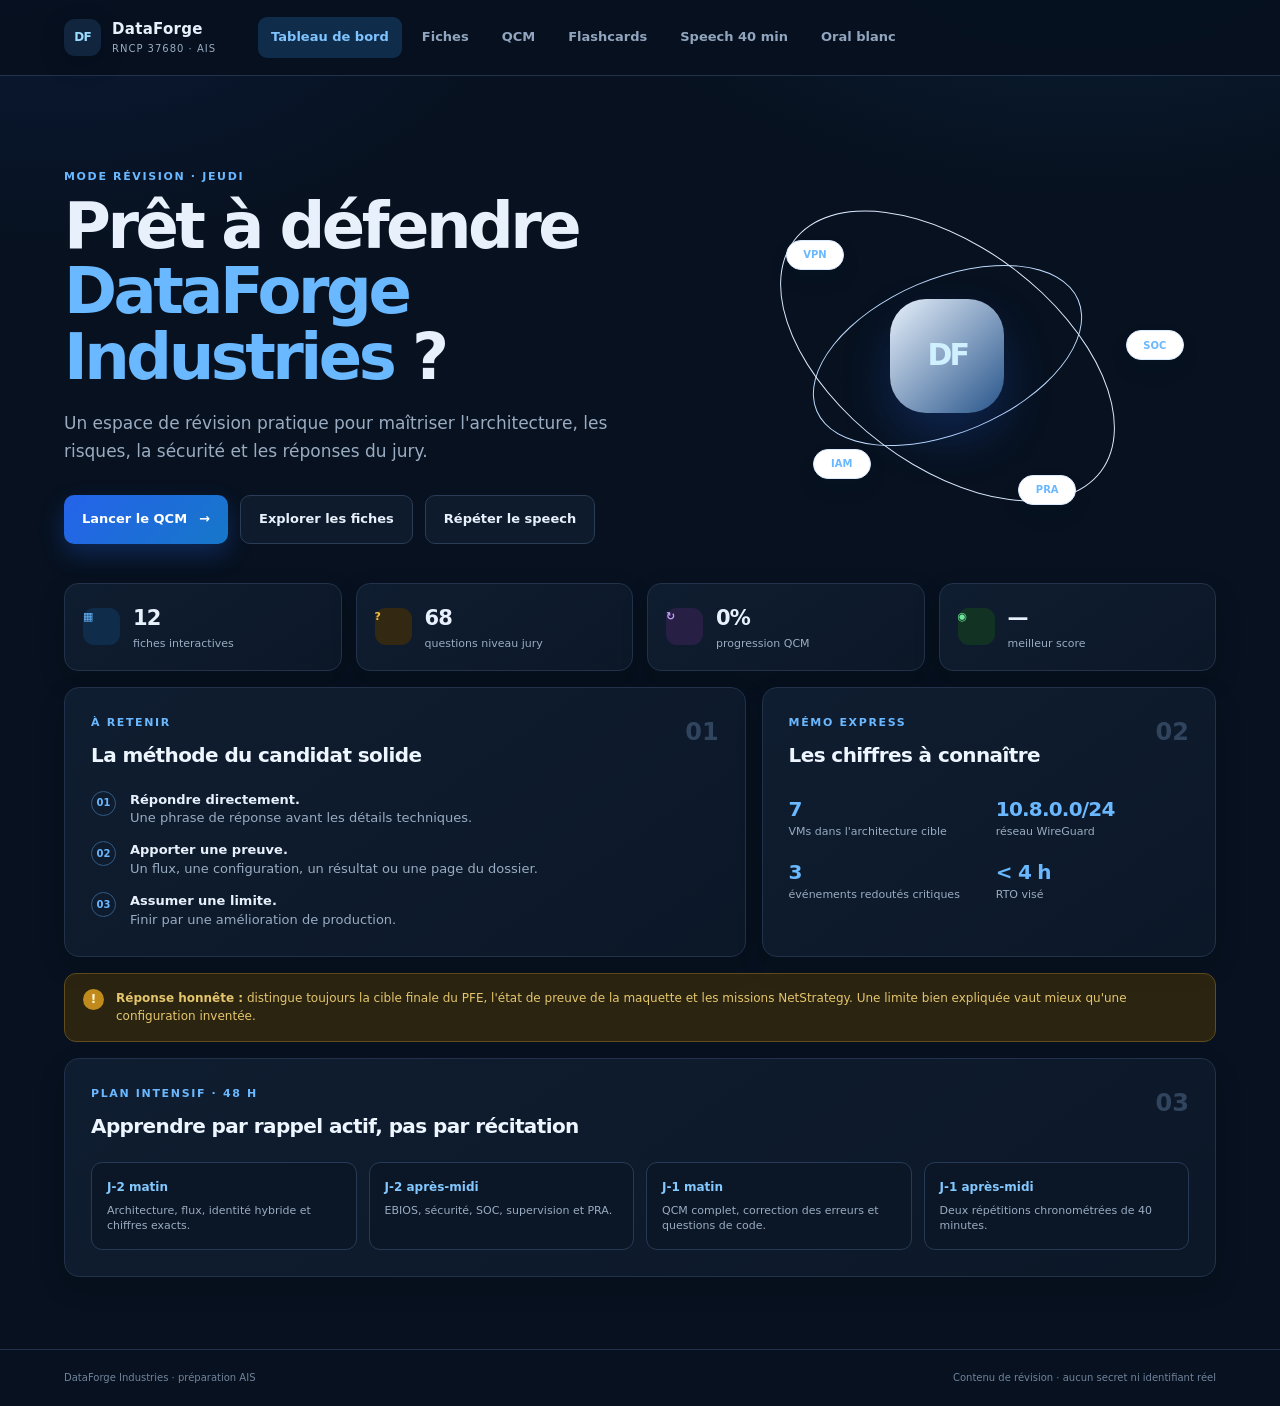
==== commit dc910982: "Add minute-by-minute oral flashcards" ====
--- a/dataforge/index.html
+++ b/dataforge/index.html
@@ -5,8 +5,9 @@
   <meta name="viewport" content="width=device-width, initial-scale=1">
   <meta name="description" content="Révision interactive RNCP 37680 AIS — projet DataForge Industries">
   <title>DataForge · Révisions RNCP 37680</title>
-  <link rel="stylesheet" href="styles.css?v=3">
-  <link rel="stylesheet" href="dark.css?v=3">
+  <link rel="stylesheet" href="styles.css?v=5">
+  <link rel="stylesheet" href="dark.css?v=5">
+  <link rel="stylesheet" href="chrono.css?v=5">
 </head>
 <body>
   <div class="app-shell">
@@ -21,6 +22,7 @@
         <button class="nav-link" data-view="fiches">Fiches</button>
         <button class="nav-link" data-view="qcm">QCM</button>
         <button class="nav-link" data-view="flashcards">Flashcards</button>
+        <button class="nav-link" data-view="chrono">Speech 40 min</button>
         <button class="nav-link" data-view="oral">Oral blanc</button>
       </nav>
     </header>
@@ -35,6 +37,7 @@
             <div class="hero-actions">
               <button class="button primary" data-view="qcm">Lancer le QCM <span>→</span></button>
               <button class="button ghost" data-view="fiches">Explorer les fiches</button>
+              <button class="button ghost" data-view="chrono">Répéter le speech</button>
             </div>
           </div>
           <div class="hero-orbit" aria-hidden="true">
@@ -92,8 +95,105 @@
       </section>
 
       <section class="view" id="view-flashcards" aria-labelledby="flash-title">
-        <div class="section-header compact"><div><p class="eyebrow">MÉMORISATION ACTIVE</p><h1 id="flash-title">Flashcards</h1><p class="section-intro">Retourne la carte, réponds à voix haute, puis évalue ta maîtrise.</p></div><div class="flash-counter" id="flash-counter">1 / 40</div></div>
-        <div class="flash-layout"><div class="flashcard-wrap"><button class="flashcard" id="flashcard" aria-label="Retourner la flashcard"><span class="flash-front" id="flash-front"></span><span class="flash-back" id="flash-back"></span><small class="flip-label">CLIQUER POUR RETOURNER</small></button><div class="flash-actions"><button class="button ghost" id="flash-prev">← Précédente</button><button class="button primary" id="flash-next">Suivante →</button></div><div class="mastery-actions"><button class="mastery retry" id="flash-retry">À revoir</button><button class="mastery mastered" id="flash-mastered">Maîtrisée</button></div></div><aside class="panel flash-guide"><p class="eyebrow">TECHNIQUE</p><h2>La réponse en 20 secondes</h2><ol><li>Définis l'outil ou le concept.</li><li>Donne un exemple DataForge.</li><li>Cite une limite.</li><li>Propose une amélioration production.</li></ol><p class="muted">Les cartes sont mélangées à chaque nouvelle session.</p></aside></div>
+        <div class="section-header compact"><div><p class="eyebrow">MÉMORISATION ACTIVE · NIVEAU JURY</p><h1 id="flash-title">Flashcards approfondies</h1><p class="section-intro">Explique d'abord avec tes mots. Le verso développe ensuite le concept, son fonctionnement, sa preuve dans DataForge et le piège à éviter.</p></div><div class="flash-counter" id="flash-counter">1 / 62</div></div>
+        <div class="flash-layout">
+          <div class="flashcard-wrap">
+            <article class="flashcard" id="flashcard" aria-live="polite">
+              <div class="flash-face flash-front" id="flash-front">
+                <span class="flash-category" id="flash-category"></span>
+                <p class="flash-term" id="flash-term"></p>
+                <h2 id="flash-question"></h2>
+                <p class="flash-think">Réponds à voix haute avant de révéler le mini-cours.</p>
+              </div>
+              <div class="flash-face flash-back" id="flash-back" hidden></div>
+              <button class="flip-control" id="flash-flip" type="button" aria-expanded="false">Voir la réponse développée <span>↓</span></button>
+            </article>
+            <div class="flash-actions"><button class="button ghost" id="flash-prev">← Précédente</button><button class="button primary" id="flash-next">Suivante →</button></div>
+            <div class="mastery-actions"><button class="mastery retry" id="flash-retry">À revoir</button><button class="mastery mastered" id="flash-mastered">Maîtrisée</button></div>
+          </div>
+          <aside class="panel flash-guide"><p class="eyebrow">MÉTHODE</p><h2>Construis ta réponse</h2><ol><li><strong>Définis</strong> simplement le concept.</li><li><strong>Explique</strong> son fonctionnement.</li><li><strong>Applique</strong>-le à DataForge.</li><li><strong>Prouve</strong> avec un flux, un test ou un chiffre.</li><li><strong>Nuance</strong> avec une limite.</li></ol><p class="muted">Une bonne réponse dure 45 à 90 secondes. Les cartes sont mélangées à chaque session.</p></aside>
+        </div>
+      </section>
+
+      <section class="view" id="view-chrono" aria-labelledby="chrono-title">
+        <div class="section-header compact chrono-heading">
+          <div>
+            <p class="eyebrow">40 CARTES · 40 MINUTES · 30 SLIDES</p>
+            <h1 id="chrono-title">Speech chronométré</h1>
+            <p class="section-intro">Une carte par minute avec le texte exact à dire, les visuels, les définitions, les points clés et les compétences RNCP à défendre.</p>
+          </div>
+          <div class="chrono-summary">
+            <strong id="chrono-counter">Minute 1 / 40</strong>
+            <span id="chrono-mastery">0 maîtrisée</span>
+          </div>
+        </div>
+
+        <div class="chrono-toolbar panel">
+          <div class="chrono-timebox" aria-live="polite">
+            <span>CHRONO DE LA CARTE</span>
+            <strong id="chrono-countdown">01:00</strong>
+          </div>
+          <button class="button primary" id="chrono-start" type="button">▶ Démarrer 60 s</button>
+          <button class="button ghost" id="chrono-reset" type="button">↺ Remettre à zéro</button>
+          <label class="chrono-jump-label" for="chrono-jump">Aller à la minute
+            <select id="chrono-jump" aria-label="Choisir une minute du speech"></select>
+          </label>
+        </div>
+
+        <div class="chrono-progress" id="chrono-progress" aria-label="Progression des 40 minutes"></div>
+
+        <article class="minute-card panel" aria-live="polite">
+          <div class="minute-content">
+            <div class="minute-kicker">
+              <span id="minute-range">00:00–01:00</span>
+              <span id="minute-status">À travailler</span>
+            </div>
+            <h2 id="minute-title"></h2>
+
+            <section class="minute-block minute-speech">
+              <div class="minute-block-title"><span>01</span><h3>À dire pendant cette minute</h3></div>
+              <div id="minute-script"></div>
+            </section>
+
+            <div class="minute-learning-grid">
+              <section class="minute-block">
+                <div class="minute-block-title"><span>02</span><h3>Points clés</h3></div>
+                <ul id="minute-points"></ul>
+              </section>
+              <section class="minute-block">
+                <div class="minute-block-title"><span>03</span><h3>Définitions & détails</h3></div>
+                <dl id="minute-definitions"></dl>
+              </section>
+            </div>
+
+            <section class="minute-block minute-rncp">
+              <div class="minute-block-title"><span>04</span><h3>Référentiel RNCP37680</h3></div>
+              <div id="minute-competencies"></div>
+            </section>
+
+            <section class="minute-transition">
+              <strong>Repère de transition</strong>
+              <p id="minute-transition"></p>
+            </section>
+
+            <section class="minute-trap">
+              <strong>Piège jury à éviter</strong>
+              <div id="minute-traps"></div>
+            </section>
+          </div>
+
+          <aside class="minute-slides" id="minute-slides" aria-label="Slides associées à cette minute"></aside>
+        </article>
+
+        <div class="chrono-actions">
+          <button class="button ghost" id="chrono-prev" type="button">← Minute précédente</button>
+          <div class="chrono-mastery-actions">
+            <button class="mastery retry" id="chrono-retry" type="button">À revoir</button>
+            <button class="mastery mastered" id="chrono-mastered" type="button">Maîtrisée</button>
+          </div>
+          <button class="button primary" id="chrono-next" type="button">Minute suivante →</button>
+        </div>
+        <p class="chrono-shortcuts">Sur ordinateur : ← et → changent de minute · Espace lance ou met en pause le chrono.</p>
       </section>
 
       <section class="view" id="view-oral" aria-labelledby="oral-title">
@@ -104,7 +204,8 @@
 
     <footer><span>DataForge Industries · préparation AIS</span><span>Contenu de révision · aucun secret ni identifiant réel</span></footer>
   </div>
-  <script src="content.js?v=3"></script>
-  <script src="app.js?v=3"></script>
+  <script src="content.js?v=5"></script>
+  <script src="minute-cards.js?v=5"></script>
+  <script src="app.js?v=5"></script>
 </body>
 </html>
--- a/dataforge/dark.css
+++ b/dataforge/dark.css
@@ -56,3 +56,40 @@
   .stats-grid{grid-template-columns:1fr}.stat-card{min-height:64px}.hero-orbit{display:none}
   .flashcard{height:285px}.flash-front{font-size:24px}
 }
+
+/* Flashcards approfondies */
+.flashcard{width:min(100%,760px);height:590px;padding:0;display:block;text-align:left;overflow:hidden;background:linear-gradient(145deg,#10233b,#163e67);border:1px solid #2e5f8e;border-radius:22px;isolation:isolate}
+.flashcard:before,.flashcard:after{pointer-events:none;z-index:-1;opacity:.7}
+.flash-face{position:absolute;inset:0 0 66px;max-width:none;width:100%;padding:42px 46px;z-index:1}
+.flash-front{display:flex;flex-direction:column;align-items:flex-start;justify-content:center;text-align:left;font-size:inherit;color:#fff}
+.flash-category{display:inline-flex;align-items:center;min-height:28px;padding:5px 10px;margin-bottom:22px;border:1px solid rgba(157,220,255,.35);border-radius:999px;background:rgba(9,24,42,.44);color:#9bdcff;font-size:10px;font-weight:850;letter-spacing:.12em;text-transform:uppercase}
+.flash-term{margin:0 0 10px;color:#8dccff;font-size:14px;font-weight:800;letter-spacing:.02em}
+.flash-front h2{max-width:650px;margin:0;color:#fff;font-size:clamp(27px,3vw,39px);line-height:1.16;letter-spacing:-.045em}
+.flash-think{margin:24px 0 0;color:#bad0e6;font-size:13px;font-weight:500;line-height:1.55}
+.flash-back{overflow-y:auto;overscroll-behavior:contain;touch-action:pan-y;background:linear-gradient(145deg,rgba(14,35,61,.98),rgba(9,27,47,.98));color:#d9e8f7;font-size:14px;font-weight:450;line-height:1.55;scrollbar-color:#376a99 transparent;scrollbar-width:thin}
+.flash-back-header{padding-bottom:18px;margin-bottom:4px;border-bottom:1px solid #2b4b6a}
+.flash-back-header span{color:#78c8ff;font-size:10px;font-weight:850;letter-spacing:.12em;text-transform:uppercase}
+.flash-back-header h2{margin:7px 0 0;color:#fff;font-size:25px;line-height:1.2;letter-spacing:-.035em}
+.flash-lesson{display:grid;grid-template-columns:1fr 1fr;gap:12px;margin-top:16px}
+.flash-lesson section{padding:14px 15px;border:1px solid #294563;border-radius:12px;background:rgba(7,20,35,.42)}
+.flash-lesson section:first-child,.flash-lesson .flash-oral,.flash-lesson .flash-trap{grid-column:1/-1}
+.flash-lesson h3{margin:0 0 6px;color:#83cbff;font-size:10px;letter-spacing:.11em;text-transform:uppercase}
+.flash-lesson p{margin:0;color:#c8d9ea;font-size:12px;line-height:1.62}
+.flash-lesson .flash-oral{border-color:#346c96;background:rgba(22,70,104,.32)}
+.flash-lesson .flash-oral h3{color:#9ee1ff}.flash-lesson .flash-oral p{color:#ecf8ff;font-weight:650}
+.flash-lesson .flash-trap{border-color:#74502d;background:rgba(92,54,22,.23)}
+.flash-lesson .flash-trap h3{color:#ffc16b}.flash-lesson .flash-trap p{color:#f3d5aa}
+.flip-control{position:absolute;z-index:4;left:0;right:0;bottom:0;width:100%;height:66px;border:0;border-top:1px solid rgba(128,198,244,.26);background:rgba(5,18,32,.78);color:#a9dcff;font-size:11px;font-weight:850;letter-spacing:.04em;backdrop-filter:blur(10px)}
+.flip-control:hover{background:rgba(20,66,102,.88);color:#fff}.flip-control:focus-visible{outline:2px solid #82ceff;outline-offset:-5px}
+.flashcard.flipped{background:linear-gradient(145deg,#0c263f,#0c324e)}
+.flashcard.flipped .flash-front{display:none}.flashcard:not(.flipped) .flash-back{display:none}
+
+@media(max-width:900px){
+  .flash-layout{max-width:760px;margin:0 auto}.flash-guide{display:block;margin-top:4px}.flash-guide ol{display:grid;grid-template-columns:repeat(5,1fr);gap:9px;padding:0;list-style:none;line-height:1.45;counter-reset:flashsteps}.flash-guide li{padding:10px;border:1px solid #263a55;border-radius:10px;background:#0b1727;font-size:10px;counter-increment:flashsteps}.flash-guide li:before{content:counter(flashsteps);display:block;color:#6ab8ff;font-weight:900;margin-bottom:4px}
+}
+@media(max-width:610px){
+  .flashcard{height:650px;border-radius:17px}.flash-face{inset:0 0 62px;padding:28px 20px}.flash-front h2{font-size:29px}.flash-think{font-size:12px}.flip-control{height:62px;min-height:62px}.flash-back-header h2{font-size:22px}.flash-lesson{grid-template-columns:1fr;gap:9px}.flash-lesson section,.flash-lesson section:first-child,.flash-lesson .flash-oral,.flash-lesson .flash-trap{grid-column:1;padding:12px}.flash-lesson p{font-size:12px}.flash-guide ol{grid-template-columns:1fr 1fr}.flash-guide li:last-child{grid-column:1/-1}.mastery-actions{width:100%}.mastery-actions .mastery{flex:1}
+}
+@media(max-width:360px){
+  .flashcard{height:630px}.flash-front{font-size:inherit}.flash-front h2{font-size:26px}.flash-face{padding:24px 17px}.flash-lesson p{font-size:11.5px}.flash-actions{gap:7px}.flash-actions .button{font-size:11px}
+}
--- a/dataforge/chrono.css
+++ b/dataforge/chrono.css
@@ -0,0 +1,44 @@
+/* Speech chronométré — 40 cartes minute par minute */
+.chrono-heading{align-items:flex-end}
+.chrono-summary{display:flex;flex-direction:column;align-items:flex-end;gap:4px;min-width:160px}
+.chrono-summary strong{font-size:15px}.chrono-summary span{font-size:11px;color:var(--muted)}
+.chrono-toolbar{display:flex;align-items:center;gap:12px;padding:16px 18px;margin-bottom:14px}
+.chrono-timebox{display:flex;flex-direction:column;min-width:145px;padding-right:18px;border-right:1px solid var(--line)}
+.chrono-timebox span{font-size:9px;font-weight:850;letter-spacing:.12em;color:var(--muted)}
+.chrono-timebox strong{font-variant-numeric:tabular-nums;font-size:28px;line-height:1.1;letter-spacing:-.04em}
+.chrono-jump-label{display:flex;flex-direction:column;gap:5px;margin-left:auto;font-size:9px;font-weight:800;letter-spacing:.08em;color:var(--muted);text-transform:uppercase}
+.chrono-jump-label select{width:min(360px,34vw);min-height:40px;border:1px solid var(--line);border-radius:9px;padding:0 34px 0 11px;background:var(--white);color:var(--ink);font-size:11px;font-weight:700;outline:none;text-transform:none;letter-spacing:0}
+.chrono-progress{display:grid;grid-template-columns:repeat(20,minmax(0,1fr));gap:5px;margin:0 0 14px}
+.chrono-dot{min-width:0;height:30px;padding:0;border:1px solid var(--line);border-radius:7px;background:var(--white);color:var(--muted);font-size:9px;font-weight:850;cursor:pointer;transition:.18s ease}
+.chrono-dot:hover{transform:translateY(-1px);border-color:var(--blue)}.chrono-dot.active{border-color:var(--blue);background:var(--blue);color:#fff;box-shadow:0 5px 14px rgba(37,99,235,.22)}
+.chrono-dot.mastered:not(.active){border-color:#3c9a66;color:#3c9a66}.chrono-dot.retry:not(.active){border-color:#bd5a69;color:#bd5a69}
+.minute-card{display:grid;grid-template-columns:minmax(0,1.42fr) minmax(300px,.72fr);gap:24px;padding:26px;overflow:visible}
+.minute-content{min-width:0}.minute-kicker{display:flex;align-items:center;gap:10px;margin-bottom:11px}
+.minute-kicker span:first-child{display:inline-flex;padding:6px 9px;border-radius:7px;background:var(--blue);color:#fff;font-size:11px;font-weight:900;letter-spacing:.06em}
+.minute-kicker span:last-child{font-size:10px;font-weight:850;letter-spacing:.08em;color:var(--muted);text-transform:uppercase}
+.minute-kicker .is-mastered{color:#49b978!important}.minute-kicker .is-retry{color:#e07180!important}
+.minute-card h2{margin:0 0 24px;font-size:clamp(25px,3vw,38px);line-height:1.12;letter-spacing:-.045em;color:var(--ink)}
+.minute-block{padding:18px;border:1px solid var(--line);border-radius:13px;background:color-mix(in srgb,var(--white) 92%,var(--paper))}
+.minute-block-title{display:flex;align-items:center;gap:9px;margin-bottom:12px}.minute-block-title span{display:grid;place-items:center;width:25px;height:25px;border-radius:7px;background:rgba(37,99,235,.12);color:var(--blue);font-size:9px;font-weight:900}.minute-block-title h3{margin:0;font-size:11px;letter-spacing:.08em;text-transform:uppercase;color:var(--ink)}
+.minute-speech{border-color:color-mix(in srgb,var(--blue) 45%,var(--line));background:color-mix(in srgb,var(--blue) 5%,var(--white));margin-bottom:14px}
+.speech-segment+.speech-segment{margin-top:17px;padding-top:17px;border-top:1px dashed var(--line)}
+.speech-segment>div{display:flex;align-items:center;justify-content:space-between;gap:10px;margin-bottom:8px}.speech-segment>div span{color:var(--blue);font-size:9px;font-weight:900;letter-spacing:.1em}.speech-segment>div strong{padding:3px 7px;border-radius:99px;background:rgba(37,99,235,.1);color:var(--blue);font-size:9px}
+.speech-segment p{margin:0;color:var(--ink);font-size:14px;line-height:1.72;font-weight:520}
+.minute-learning-grid{display:grid;grid-template-columns:1fr 1fr;gap:14px;margin-bottom:14px}
+.minute-block ul{margin:0;padding-left:18px}.minute-block li{padding-left:3px;color:var(--muted);font-size:12px;line-height:1.55}.minute-block li+li{margin-top:7px}
+.minute-block dl{display:grid;gap:10px;margin:0}.minute-block dl div{padding-left:10px;border-left:2px solid rgba(37,99,235,.42)}.minute-block dt{margin-bottom:2px;color:var(--ink);font-size:11px;font-weight:850}.minute-block dd{margin:0;color:var(--muted);font-size:11px;line-height:1.5}
+.minute-rncp{margin-bottom:14px}.minute-rncp>div:last-child{display:grid;grid-template-columns:1fr 1fr;gap:7px}
+.competency-row{display:flex;align-items:flex-start;gap:8px;padding:8px 9px;border:1px solid var(--line);border-radius:9px}.competency-row span{flex:0 0 auto;padding:3px 5px;border-radius:5px;background:rgba(37,99,235,.13);color:var(--blue);font-size:9px;font-weight:900}.competency-row p{margin:0;color:var(--muted);font-size:10px;line-height:1.4}
+.minute-transition,.minute-trap{padding:14px 16px;border-radius:11px}.minute-transition{border:1px solid rgba(37,99,235,.3);background:rgba(37,99,235,.07)}.minute-transition strong,.minute-trap strong{display:block;margin-bottom:5px;font-size:9px;letter-spacing:.1em;text-transform:uppercase}.minute-transition strong{color:var(--blue)}.minute-transition p,.minute-trap p{margin:0;font-size:11px;line-height:1.55}.minute-transition p{color:var(--ink)}
+.minute-trap{margin-top:10px;border:1px solid rgba(218,144,53,.28);background:rgba(191,113,27,.07)}.minute-trap strong{color:#c98b3c}.minute-trap p{color:var(--muted)}.minute-trap p+p{margin-top:5px}
+.minute-slides{display:flex;flex-direction:column;gap:14px;align-self:start;position:sticky;top:98px;min-width:0}
+.minute-slide{margin:0;overflow:hidden;border:1px solid var(--line);border-radius:13px;background:var(--white);box-shadow:0 14px 34px rgba(15,35,70,.12)}
+.slide-preview-button{display:block;position:relative;width:100%;padding:0;border:0;background:#06101d;cursor:zoom-in}.slide-preview-button img{display:block;width:100%;height:auto;aspect-ratio:16/9;object-fit:contain}.slide-zoom-hint{position:absolute;right:8px;bottom:8px;padding:5px 7px;border-radius:6px;background:rgba(5,14,25,.82);color:#fff;font-size:8px;font-weight:800;opacity:0;transition:.18s}.slide-preview-button:hover .slide-zoom-hint{opacity:1}
+.slide-preview-button.expanded{position:fixed;z-index:1000;inset:0;display:grid;place-items:center;padding:4vw;background:rgba(2,7,14,.94);cursor:zoom-out}.slide-preview-button.expanded img{width:min(1500px,94vw);height:auto;max-height:90vh;object-fit:contain;box-shadow:0 30px 90px rgba(0,0,0,.55)}.slide-preview-button.expanded .slide-zoom-hint{opacity:1;position:fixed;right:20px;top:18px;bottom:auto;font-size:11px}.slide-preview-button.expanded .slide-zoom-hint::before{content:"Fermer · "}
+.minute-slide figcaption{padding:12px 13px}.minute-slide figcaption>span,.minute-slide figcaption>strong{font-size:9px;letter-spacing:.08em}.minute-slide figcaption>span{color:var(--blue);font-weight:900}.minute-slide figcaption>strong{float:right;color:var(--muted)}.minute-slide figcaption p{clear:both;margin:6px 0 0;color:var(--ink);font-size:11px;font-weight:760;line-height:1.4}
+.chrono-actions{display:grid;grid-template-columns:1fr auto 1fr;align-items:center;gap:12px;margin-top:14px}.chrono-actions>#chrono-next{justify-self:end}.chrono-mastery-actions{display:flex;gap:8px}.chrono-shortcuts{text-align:center;margin:12px 0 0;color:var(--muted);font-size:9px}
+body.chrono-running .chrono-timebox strong{color:var(--blue)}
+
+@media(max-width:1050px){.chrono-progress{grid-template-columns:repeat(10,minmax(0,1fr))}.minute-card{grid-template-columns:minmax(0,1.25fr) minmax(270px,.75fr);gap:18px;padding:22px}.minute-rncp>div:last-child{grid-template-columns:1fr}}
+@media(max-width:820px){.chrono-toolbar{flex-wrap:wrap}.chrono-jump-label{width:100%;margin:2px 0 0}.chrono-jump-label select{width:100%}.minute-card{display:flex;flex-direction:column}.minute-slides{order:-1;position:static;display:grid;grid-template-columns:1fr 1fr;width:100%}.minute-slides .minute-slide:only-child{grid-column:1/-1}.minute-learning-grid{grid-template-columns:1fr 1fr}.chrono-summary{align-items:flex-start;margin-top:12px}.chrono-actions{grid-template-columns:1fr 1fr}.chrono-mastery-actions{grid-column:1/-1;grid-row:1;justify-content:center}.chrono-actions>#chrono-next{justify-self:stretch}.chrono-actions>.button{width:100%}}
+@media(max-width:610px){.chrono-progress{grid-template-columns:repeat(5,minmax(0,1fr));gap:6px}.chrono-dot{height:34px}.chrono-toolbar{padding:14px}.chrono-timebox{min-width:122px;padding-right:12px}.chrono-timebox strong{font-size:26px}.chrono-toolbar>.button{flex:1;min-width:135px}.minute-card{padding:14px;border-radius:15px;gap:15px}.minute-slides{grid-template-columns:1fr;gap:10px}.minute-slides .minute-slide:only-child{grid-column:auto}.minute-card h2{margin-bottom:17px;font-size:28px}.minute-block{padding:14px}.minute-learning-grid{grid-template-columns:1fr;gap:10px}.speech-segment p{font-size:13px;line-height:1.68}.minute-rncp>div:last-child{grid-template-columns:1fr}.chrono-actions{gap:8px}.chrono-actions .button,.chrono-mastery-actions .mastery{min-height:48px;padding:10px 8px;font-size:10px}.chrono-mastery-actions{width:100%}.chrono-mastery-actions .mastery{flex:1}.chrono-shortcuts{display:none}.slide-zoom-hint{opacity:1}.chrono-summary{min-width:0}}
